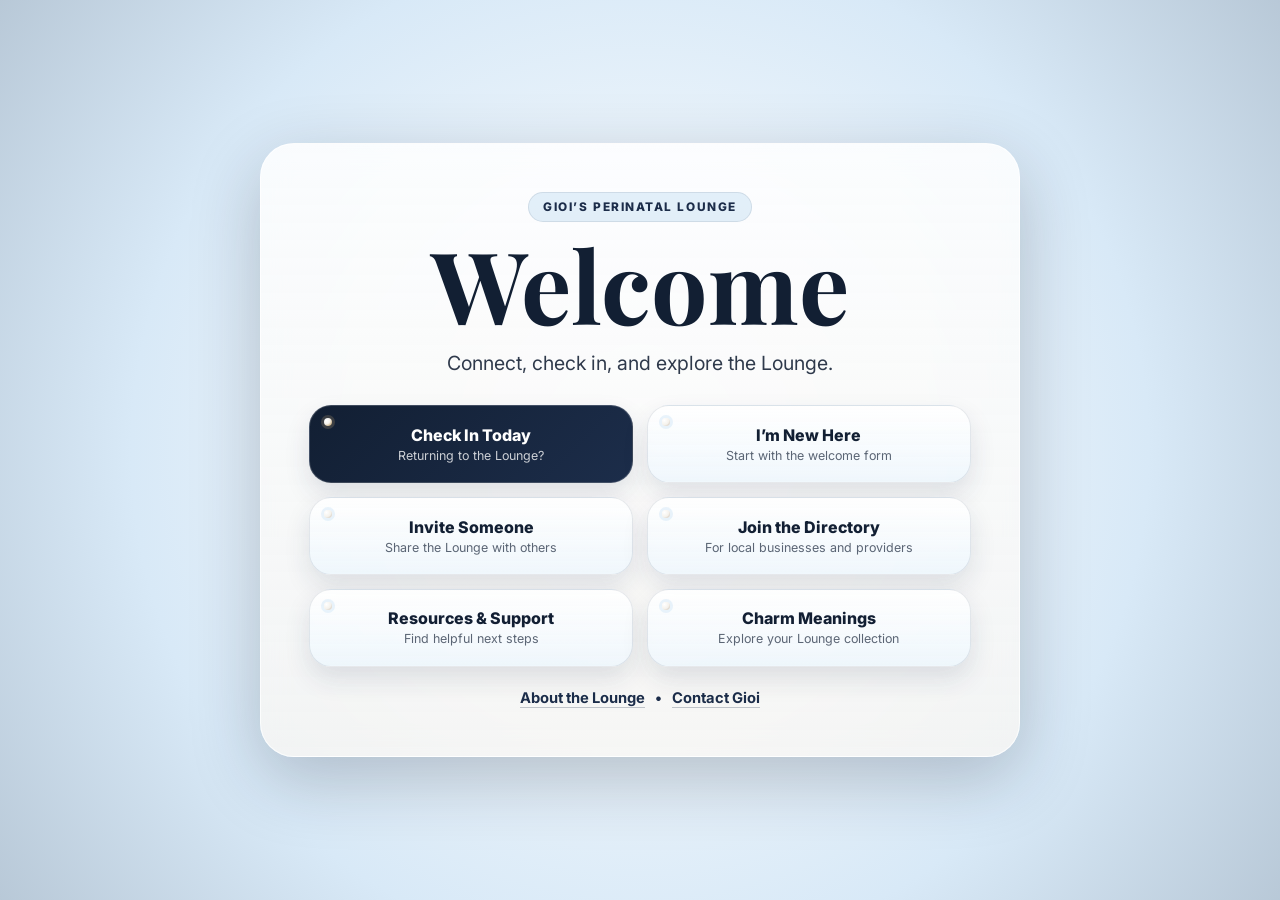
==== index.html @ a2637578 "Add files via upload" ====
<!DOCTYPE html>
<html lang="en">
<head>
  <meta charset="UTF-8" />
  <meta name="viewport" content="width=device-width, initial-scale=1.0" />

  <title>Gioi's Perinatal Lounge | Welcome</title>
  <meta
    name="description"
    content="Welcome to Gioi's Perinatal Lounge. Connect, check in, explore resources, and stay connected with the GPL community."
  />

  <link rel="preconnect" href="https://fonts.googleapis.com" />
  <link rel="preconnect" href="https://fonts.gstatic.com" crossorigin />
  <link
    href="https://fonts.googleapis.com/css2?family=Playfair+Display:wght@600;700&family=Inter:wght@400;500;600;700;800&display=swap"
    rel="stylesheet"
  />

  <link rel="stylesheet" href="hub.css" />
</head>

<body>
  <main class="hub-page">
    <section class="hub-hero" aria-label="Gioi's Perinatal Lounge welcome hub">
      <div class="hub-shade"></div>

      <div class="hub-card">
        <p class="hub-eyebrow">Gioi’s Perinatal Lounge</p>

        <h1>Welcome</h1>

        <p class="hub-subtitle">
          Connect, check in, and explore the Lounge.
        </p>

        <div class="hub-actions" aria-label="Lounge actions">
          <!-- Replace each # with your actual Google Form or page link. -->

          <a href="#" class="hub-button hub-button-primary">
            <span>Check In Today</span>
            <small>Returning to the Lounge?</small>
          </a>

          <a href="#" class="hub-button">
            <span>I’m New Here</span>
            <small>Start with the welcome form</small>
          </a>

          <a href="#" class="hub-button">
            <span>Invite Someone</span>
            <small>Share the Lounge with others</small>
          </a>

          <a href="#" class="hub-button">
            <span>Join the Directory</span>
            <small>For local businesses and providers</small>
          </a>

          <a href="#" class="hub-button">
            <span>Resources & Support</span>
            <small>Find helpful next steps</small>
          </a>

          <a href="#" class="hub-button">
            <span>Charm Meanings</span>
            <small>Explore your Lounge collection</small>
          </a>
        </div>

        <div class="hub-links">
          <a href="about.html">About the Lounge</a>
          <span aria-hidden="true">•</span>
          <a href="mailto:gioiaurcytee@gmail.com">Contact Gioi</a>
        </div>
      </div>
    </section>
  </main>
</body>
</html>
---- hub.css ----
:root {
  --navy: #1c2d4a;
  --navy-deep: #121f33;
  --light-blue: #d8e9f7;
  --light-blue-soft: #edf6fd;
  --cream: #fbf7f2;
  --white: #ffffff;
  --gold: #c7aa78;
  --pearl: #f5f2ec;
  --text: #1f1f1f;
  --shadow: 0 22px 70px rgba(18, 31, 51, 0.24);
  --radius-lg: 34px;
  --radius-pill: 999px;
}

* {
  box-sizing: border-box;
}

html {
  min-height: 100%;
  scroll-behavior: smooth;
}

body {
  min-height: 100%;
  margin: 0;
  font-family: "Inter", sans-serif;
  color: var(--text);
  background: var(--light-blue);
}

a {
  color: inherit;
  text-decoration: none;
}

.hub-page {
  min-height: 100dvh;
}

.hub-hero {
  position: relative;
  min-height: 100dvh;
  display: grid;
  place-items: center;
  overflow: hidden;
  padding: clamp(1rem, 4vw, 2.5rem);

  background-image:
    linear-gradient(
      rgba(216, 233, 247, 0.12),
      rgba(216, 233, 247, 0.2)
    ),
    url("assets/lounge-bg.png");

  background-size: cover;
  background-position: center bottom;
  background-repeat: no-repeat;
}

.hub-shade {
  position: absolute;
  inset: 0;
  background:
    radial-gradient(
      circle at center,
      rgba(255, 255, 255, 0.7) 0%,
      rgba(255, 255, 255, 0.48) 36%,
      rgba(216, 233, 247, 0.18) 65%,
      rgba(18, 31, 51, 0.16) 100%
    );
  pointer-events: none;
}

.hub-card {
  position: relative;
  z-index: 1;
  width: min(94vw, 760px);
  padding: clamp(1.35rem, 4vw, 3rem);
  border-radius: var(--radius-lg);
  text-align: center;

  background:
    linear-gradient(
      180deg,
      rgba(255, 255, 255, 0.84),
      rgba(251, 247, 242, 0.7)
    );

  border: 1px solid rgba(255, 255, 255, 0.72);
  box-shadow: var(--shadow);
  backdrop-filter: blur(13px);
}

.hub-eyebrow {
  display: inline-flex;
  align-items: center;
  justify-content: center;
  margin: 0 0 0.85rem;
  padding: 0.45rem 0.9rem;
  border-radius: var(--radius-pill);

  font-size: 0.74rem;
  font-weight: 800;
  letter-spacing: 0.13em;
  text-transform: uppercase;

  color: var(--navy);
  background: rgba(216, 233, 247, 0.72);
  border: 1px solid rgba(28, 45, 74, 0.1);
}

h1 {
  margin: 0;
  font-family: "Playfair Display", serif;
  font-size: clamp(3.2rem, 9vw, 6.25rem);
  line-height: 0.96;
  color: var(--navy-deep);
}

.hub-subtitle {
  max-width: 520px;
  margin: 1rem auto 1.7rem;
  font-size: clamp(1rem, 2.3vw, 1.22rem);
  line-height: 1.55;
  color: rgba(18, 31, 51, 0.88);
}

.hub-actions {
  display: grid;
  grid-template-columns: repeat(2, minmax(0, 1fr));
  gap: 0.85rem;
}

.hub-button {
  position: relative;
  display: grid;
  align-content: center;
  gap: 0.18rem;
  min-height: 78px;
  padding: 0.95rem 1rem;
  border-radius: 22px;

  color: var(--navy-deep);
  background:
    linear-gradient(
      180deg,
      rgba(255, 255, 255, 0.92),
      rgba(237, 246, 253, 0.82)
    );

  border: 1px solid rgba(28, 45, 74, 0.1);
  box-shadow: 0 12px 26px rgba(28, 45, 74, 0.12);
  transition: transform 180ms ease, box-shadow 180ms ease, background 180ms ease;
}

.hub-button::before {
  content: "";
  position: absolute;
  top: 12px;
  left: 14px;
  width: 8px;
  height: 8px;
  border-radius: 50%;
  background: radial-gradient(circle at 30% 30%, #ffffff, var(--pearl) 55%, #d9d0c5 82%);
  box-shadow: 0 0 0 3px rgba(216, 233, 247, 0.55);
}

.hub-button span {
  font-weight: 800;
  font-size: 1rem;
}

.hub-button small {
  display: block;
  color: rgba(18, 31, 51, 0.68);
  font-size: 0.78rem;
  line-height: 1.25;
}

.hub-button:hover,
.hub-button:focus-visible {
  transform: translateY(-2px);
  background: rgba(255, 255, 255, 0.98);
  box-shadow: 0 18px 32px rgba(28, 45, 74, 0.18);
  outline: none;
}

.hub-button-primary {
  color: var(--white);
  background:
    linear-gradient(
      135deg,
      var(--navy-deep),
      var(--navy)
    );
  border-color: rgba(255, 255, 255, 0.18);
}

.hub-button-primary small {
  color: rgba(255, 255, 255, 0.78);
}

.hub-button-primary::before {
  background: radial-gradient(circle at 30% 30%, #ffffff, #f5f2ec 45%, var(--gold) 82%);
  box-shadow: 0 0 0 3px rgba(199, 170, 120, 0.22);
}

.hub-links {
  display: flex;
  justify-content: center;
  align-items: center;
  gap: 0.65rem;
  flex-wrap: wrap;
  margin-top: 1.4rem;
  font-size: 0.92rem;
  font-weight: 700;
  color: var(--navy);
}

.hub-links a {
  border-bottom: 1px solid rgba(28, 45, 74, 0.25);
}

.hub-links a:hover,
.hub-links a:focus-visible {
  color: #7a5a48;
  outline: none;
}

@media (max-width: 760px) {
  .hub-hero {
    min-height: 100dvh;
    padding: 1rem;
    align-items: center;
    background-position: center bottom;
  }

  .hub-shade {
    background:
      linear-gradient(
        rgba(216, 233, 247, 0.06),
        rgba(255, 255, 255, 0.14)
      ),
      radial-gradient(
        circle at center,
        rgba(255, 255, 255, 0.82) 0%,
        rgba(255, 255, 255, 0.62) 50%,
        rgba(216, 233, 247, 0.26) 100%
      );
  }

  .hub-card {
    width: min(94vw, 430px);
    padding: 1.25rem;
    border-radius: 26px;
  }

  .hub-actions {
    grid-template-columns: 1fr;
    gap: 0.68rem;
  }

  .hub-button {
    min-height: 64px;
    border-radius: 18px;
  }

  .hub-button span {
    font-size: 0.96rem;
  }

  .hub-button small {
    font-size: 0.74rem;
  }

  .hub-links {
    font-size: 0.86rem;
  }
}

@media (max-width: 380px) {
  .hub-card {
    padding: 1rem;
  }

  .hub-subtitle {
    margin-bottom: 1.2rem;
  }

  .hub-button {
    min-height: 60px;
    padding: 0.8rem 0.9rem;
  }
}
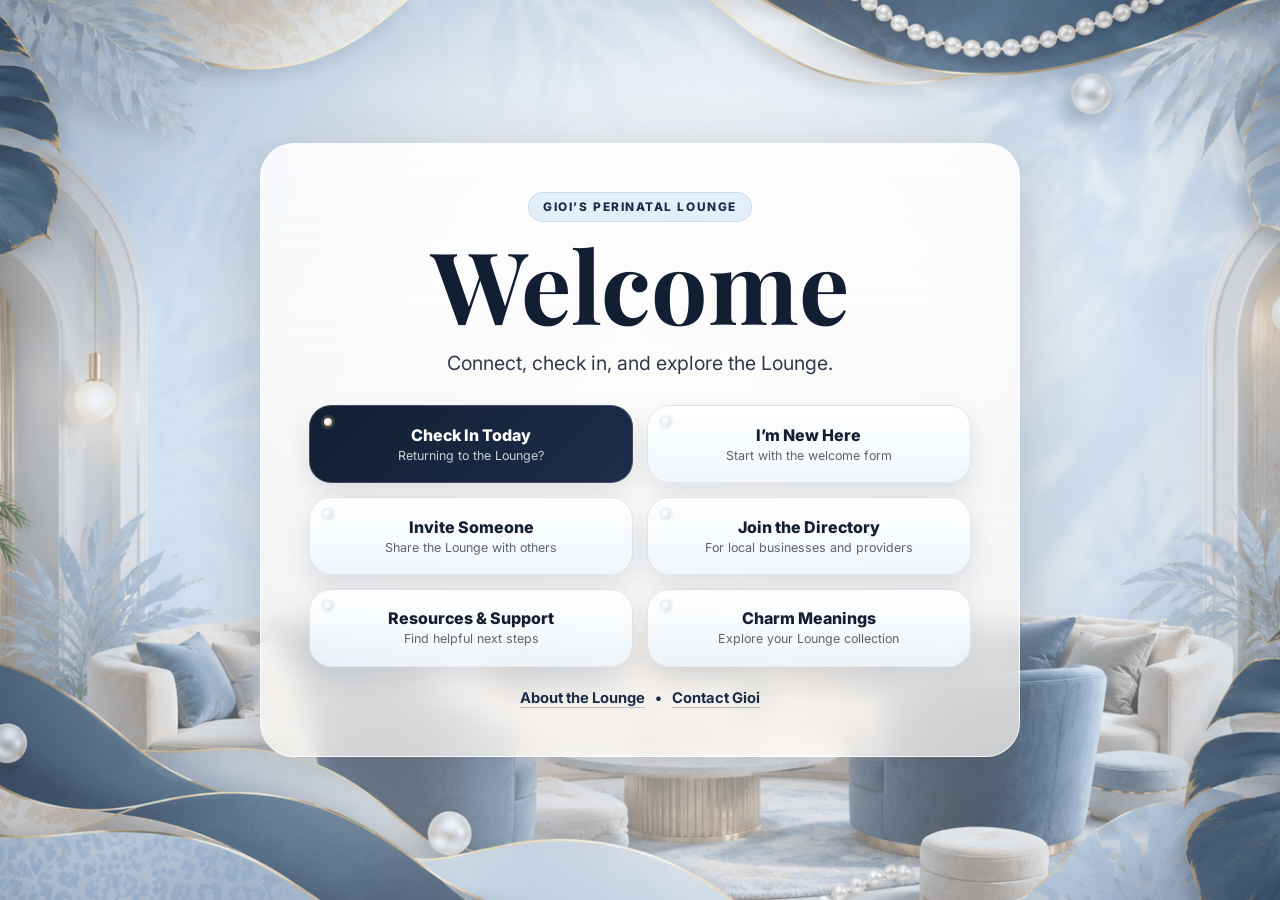
==== commit e72dcdef: "Update index.html" ====
--- a/index.html
+++ b/index.html
@@ -42,7 +42,7 @@
             <small>Returning to the Lounge?</small>
           </a>
 
-          <a href="#" class="hub-button">
+          <a href="https://docs.google.com/forms/d/e/1FAIpQLSdPtkBXwEYK9rU_PvdJpMAui9oCP_lndNFBG3g1UX0PDbCH9w/viewform?usp=header" class="hub-button">
             <span>I’m New Here</span>
             <small>Start with the welcome form</small>
           </a>
@@ -52,7 +52,7 @@
             <small>Share the Lounge with others</small>
           </a>
 
-          <a href="#" class="hub-button">
+          <a href="https://docs.google.com/forms/d/1VDoDOIrNHjf3IAFVuwb7ZhH6PnR-l68uNX0g_VYbDIY/edit" class="hub-button">
             <span>Join the Directory</span>
             <small>For local businesses and providers</small>
           </a>
